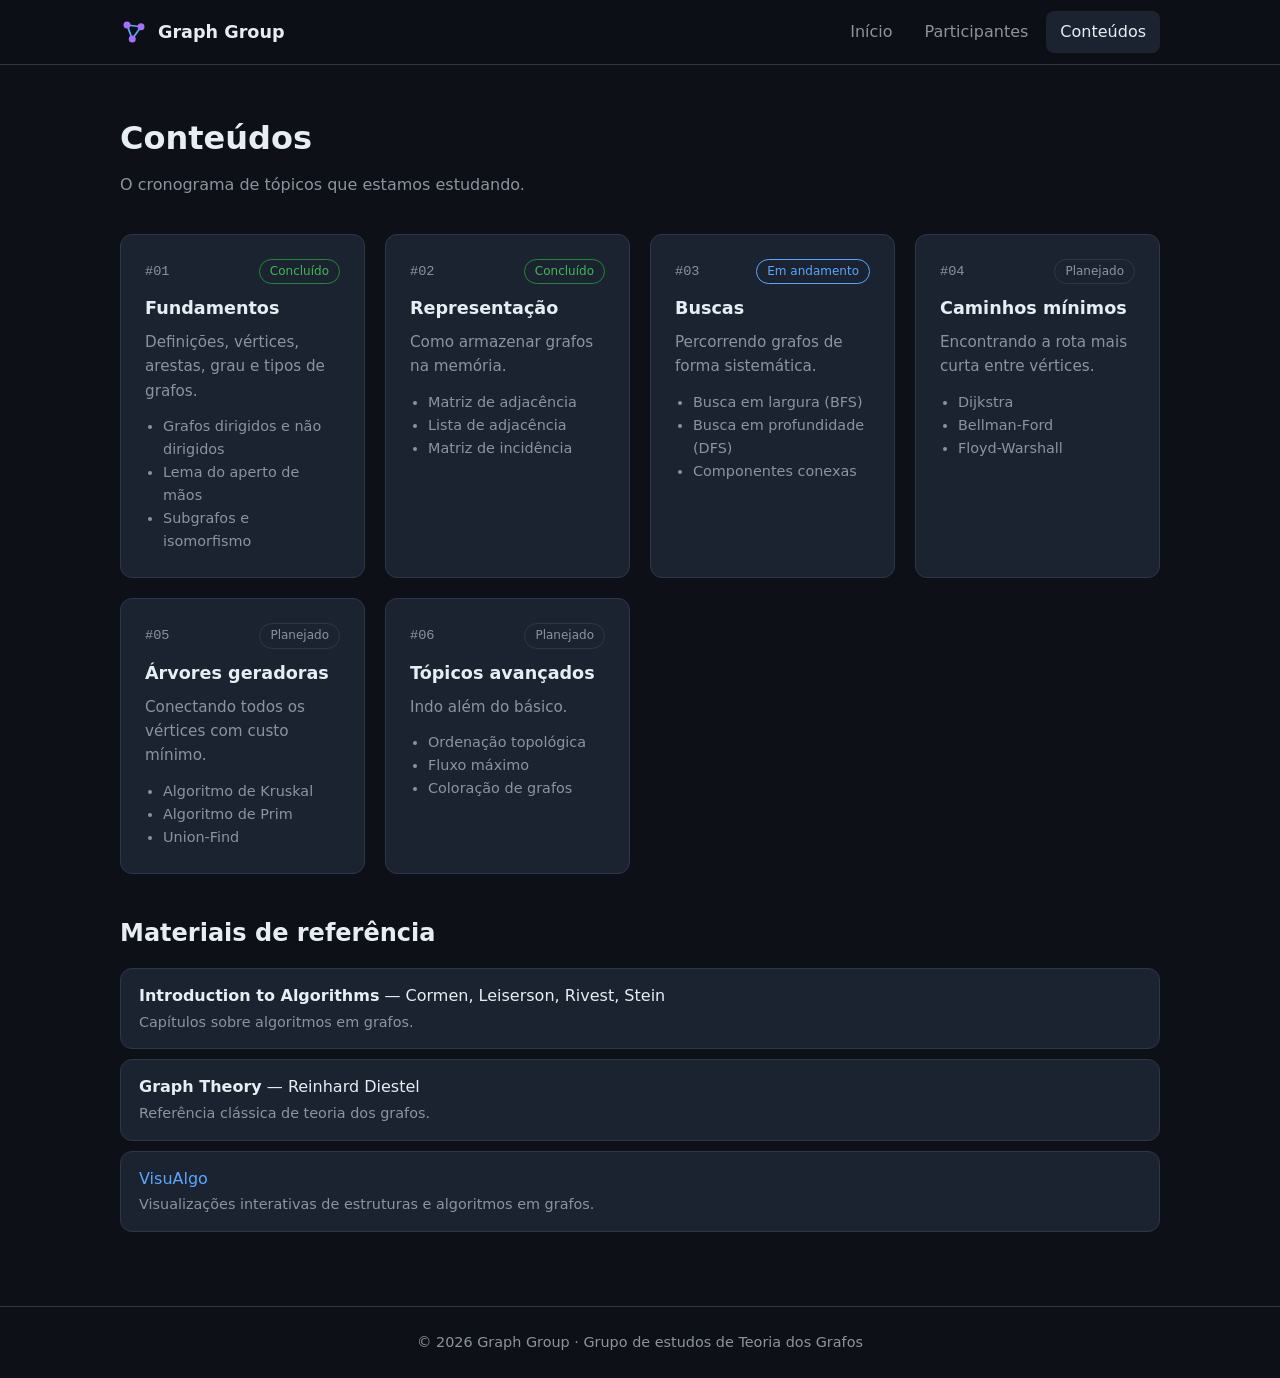
==== conteudos.html @ 53c755f5 "Add static dark-themed site for the graph study group Homepage, participants and contents pages in p" ====
<!DOCTYPE html>
<html lang="pt-BR">
<head>
  <meta charset="UTF-8">
  <meta name="viewport" content="width=device-width, initial-scale=1.0">
  <title>Conteúdos · Graph Group</title>
  <meta name="description" content="Grupo de estudos sobre Teoria dos Grafos.">
  <link rel="icon" href="data:image/svg+xml,<svg xmlns='http://www.w3.org/2000/svg' viewBox='0 0 32 32'><line x1='8' y1='8' x2='24' y2='10' stroke='%2358a6ff' stroke-width='2'/><line x1='8' y1='8' x2='14' y2='24' stroke='%2358a6ff' stroke-width='2'/><line x1='24' y1='10' x2='14' y2='24' stroke='%2358a6ff' stroke-width='2'/><circle cx='8' cy='8' r='4' fill='%23a371f7'/><circle cx='24' cy='10' r='4' fill='%23a371f7'/><circle cx='14' cy='24' r='4' fill='%23a371f7'/></svg>">
  <link rel="stylesheet" href="assets/css/style.css">
</head>
<body>
  <header>
    <div class="container nav">
      <a href="index.html" class="logo">
        <svg viewBox="0 0 32 32" aria-hidden="true">
          <line x1="8" y1="8" x2="24" y2="10" stroke="#58a6ff" stroke-width="2"/>
          <line x1="8" y1="8" x2="14" y2="24" stroke="#58a6ff" stroke-width="2"/>
          <line x1="24" y1="10" x2="14" y2="24" stroke="#58a6ff" stroke-width="2"/>
          <circle cx="8" cy="8" r="4" fill="#a371f7"/>
          <circle cx="24" cy="10" r="4" fill="#a371f7"/>
          <circle cx="14" cy="24" r="4" fill="#a371f7"/>
        </svg>
        Graph Group
      </a>
      <nav>
        <ul>
          <li><a href="index.html">Início</a></li>
          <li><a href="participantes.html">Participantes</a></li>
          <li><a href="conteudos.html" class="active">Conteúdos</a></li>
        </ul>
      </nav>
    </div>
  </header>

  <main>
    <div class="container">
      <h1 class="page-title">Conteúdos</h1>
      <p class="page-subtitle">O cronograma de tópicos que estamos estudando.</p>

      <!-- Status: use a classe "done" (concluído), "current" (em andamento) ou nenhuma (planejado). -->
      <div class="grid">
        <div class="card topic">
          <div class="meta"><span class="num">#01</span><span class="tag done">Concluído</span></div>
          <h3>Fundamentos</h3>
          <p>Definições, vértices, arestas, grau e tipos de grafos.</p>
          <ul>
            <li>Grafos dirigidos e não dirigidos</li>
            <li>Lema do aperto de mãos</li>
            <li>Subgrafos e isomorfismo</li>
          </ul>
        </div>

        <div class="card topic">
          <div class="meta"><span class="num">#02</span><span class="tag done">Concluído</span></div>
          <h3>Representação</h3>
          <p>Como armazenar grafos na memória.</p>
          <ul>
            <li>Matriz de adjacência</li>
            <li>Lista de adjacência</li>
            <li>Matriz de incidência</li>
          </ul>
        </div>

        <div class="card topic">
          <div class="meta"><span class="num">#03</span><span class="tag current">Em andamento</span></div>
          <h3>Buscas</h3>
          <p>Percorrendo grafos de forma sistemática.</p>
          <ul>
            <li>Busca em largura (BFS)</li>
            <li>Busca em profundidade (DFS)</li>
            <li>Componentes conexas</li>
          </ul>
        </div>

        <div class="card topic">
          <div class="meta"><span class="num">#04</span><span class="tag">Planejado</span></div>
          <h3>Caminhos mínimos</h3>
          <p>Encontrando a rota mais curta entre vértices.</p>
          <ul>
            <li>Dijkstra</li>
            <li>Bellman-Ford</li>
            <li>Floyd-Warshall</li>
          </ul>
        </div>

        <div class="card topic">
          <div class="meta"><span class="num">#05</span><span class="tag">Planejado</span></div>
          <h3>Árvores geradoras</h3>
          <p>Conectando todos os vértices com custo mínimo.</p>
          <ul>
            <li>Algoritmo de Kruskal</li>
            <li>Algoritmo de Prim</li>
            <li>Union-Find</li>
          </ul>
        </div>

        <div class="card topic">
          <div class="meta"><span class="num">#06</span><span class="tag">Planejado</span></div>
          <h3>Tópicos avançados</h3>
          <p>Indo além do básico.</p>
          <ul>
            <li>Ordenação topológica</li>
            <li>Fluxo máximo</li>
            <li>Coloração de grafos</li>
          </ul>
        </div>
      </div>

      <h2 class="section-title">Materiais de referência</h2>
      <ul class="resources">
        <li>
          <strong>Introduction to Algorithms</strong> — Cormen, Leiserson, Rivest, Stein<br>
          <span>Capítulos sobre algoritmos em grafos.</span>
        </li>
        <li>
          <strong>Graph Theory</strong> — Reinhard Diestel<br>
          <span>Referência clássica de teoria dos grafos.</span>
        </li>
        <li>
          <a href="https://visualgo.net/en/graphds" target="_blank" rel="noopener">VisuAlgo</a><br>
          <span>Visualizações interativas de estruturas e algoritmos em grafos.</span>
        </li>
      </ul>
    </div>
  </main>

  <footer>
    <div class="container">
      © <span class="year"></span> Graph Group · Grupo de estudos de Teoria dos Grafos
    </div>
  </footer>

  <script src="assets/js/main.js"></script>
</body>
</html>
---- assets/css/style.css ----
:root {
  --bg: #0d1117;
  --bg-alt: #161b22;
  --card: #1c2330;
  --border: #2d3748;
  --text: #e6edf3;
  --muted: #8b949e;
  --accent: #58a6ff;
  --accent-2: #a371f7;
  --radius: 12px;
  --max: 1080px;
}

* { box-sizing: border-box; margin: 0; padding: 0; }

html { scroll-behavior: smooth; }

body {
  background: var(--bg);
  color: var(--text);
  font-family: "Inter", system-ui, -apple-system, "Segoe UI", Roboto, sans-serif;
  line-height: 1.6;
  min-height: 100vh;
  display: flex;
  flex-direction: column;
}

a { color: var(--accent); text-decoration: none; }
a:hover { text-decoration: underline; }

.container {
  width: 100%;
  max-width: var(--max);
  margin: 0 auto;
  padding: 0 20px;
}

/* ---------- Header / nav ---------- */
header {
  position: sticky;
  top: 0;
  z-index: 10;
  background: rgba(13, 17, 23, 0.85);
  backdrop-filter: blur(8px);
  border-bottom: 1px solid var(--border);
}

.nav {
  display: flex;
  align-items: center;
  justify-content: space-between;
  gap: 16px;
  height: 64px;
}

.logo {
  display: flex;
  align-items: center;
  gap: 10px;
  font-weight: 700;
  font-size: 1.1rem;
  color: var(--text);
}
.logo:hover { text-decoration: none; }
.logo svg { width: 28px; height: 28px; }

.nav ul {
  list-style: none;
  display: flex;
  gap: 4px;
}

.nav ul a {
  display: block;
  padding: 8px 14px;
  border-radius: 8px;
  color: var(--muted);
  font-weight: 500;
}
.nav ul a:hover { color: var(--text); background: var(--bg-alt); text-decoration: none; }
.nav ul a.active { color: var(--text); background: var(--card); }

/* ---------- Main ---------- */
main { flex: 1; padding: 48px 0 64px; }

.hero {
  position: relative;
  overflow: hidden;
  border: 1px solid var(--border);
  border-radius: var(--radius);
  background: linear-gradient(135deg, var(--bg-alt), var(--bg));
  padding: 72px 40px;
  margin-bottom: 48px;
}

#graph-canvas {
  position: absolute;
  inset: 0;
  width: 100%;
  height: 100%;
  opacity: 0.55;
  pointer-events: none;
}

.hero-content { position: relative; max-width: 620px; }

.hero h1 {
  font-size: clamp(2rem, 5vw, 3.2rem);
  line-height: 1.15;
  margin-bottom: 16px;
}

.gradient-text {
  background: linear-gradient(90deg, var(--accent), var(--accent-2));
  -webkit-background-clip: text;
  background-clip: text;
  color: transparent;
}

.hero p { color: var(--muted); font-size: 1.1rem; margin-bottom: 28px; }

.btn {
  display: inline-block;
  padding: 10px 20px;
  border-radius: 8px;
  font-weight: 600;
  border: 1px solid var(--border);
  color: var(--text);
  background: var(--card);
  margin: 0 8px 8px 0;
}
.btn:hover { text-decoration: none; border-color: var(--accent); }
.btn-primary { background: var(--accent); border-color: var(--accent); color: #0d1117; }
.btn-primary:hover { filter: brightness(1.1); }

.page-title { font-size: 2rem; margin-bottom: 8px; }
.page-subtitle { color: var(--muted); margin-bottom: 36px; }

h2.section-title { font-size: 1.5rem; margin: 40px 0 16px; }

/* ---------- Cards ---------- */
.grid {
  display: grid;
  gap: 20px;
  grid-template-columns: repeat(auto-fill, minmax(240px, 1fr));
}

.card {
  background: var(--card);
  border: 1px solid var(--border);
  border-radius: var(--radius);
  padding: 24px;
  transition: transform 0.15s ease, border-color 0.15s ease;
}
.card:hover { transform: translateY(-2px); border-color: var(--accent); }
.card h3 { font-size: 1.1rem; margin-bottom: 8px; }
.card p { color: var(--muted); font-size: 0.95rem; }

/* Participants */
.member { text-align: center; }
.avatar {
  width: 80px;
  height: 80px;
  margin: 0 auto 16px;
  border-radius: 50%;
  display: grid;
  place-items: center;
  font-size: 1.6rem;
  font-weight: 700;
  color: #0d1117;
  background: linear-gradient(135deg, var(--accent), var(--accent-2));
}
.member .role { color: var(--accent); font-size: 0.85rem; margin-bottom: 8px; }
.member .links { margin-top: 12px; font-size: 0.9rem; }
.member .links a { margin: 0 6px; }

/* Contents */
.topic { display: flex; flex-direction: column; }
.topic .meta {
  display: flex;
  justify-content: space-between;
  align-items: center;
  margin-bottom: 10px;
}
.tag {
  font-size: 0.75rem;
  padding: 2px 10px;
  border-radius: 999px;
  border: 1px solid var(--border);
  color: var(--muted);
}
.tag.done { color: #3fb950; border-color: #238636; }
.tag.current { color: var(--accent); border-color: var(--accent); }
.topic .num { color: var(--muted); font-size: 0.85rem; font-family: ui-monospace, monospace; }
.topic ul { margin: 12px 0 0 18px; color: var(--muted); font-size: 0.9rem; }

.resources { list-style: none; }
.resources li {
  background: var(--card);
  border: 1px solid var(--border);
  border-radius: var(--radius);
  padding: 14px 18px;
  margin-bottom: 10px;
}
.resources li span { color: var(--muted); font-size: 0.9rem; }

/* ---------- Footer ---------- */
footer {
  border-top: 1px solid var(--border);
  padding: 24px 0;
  color: var(--muted);
  font-size: 0.9rem;
  text-align: center;
}

/* ---------- Responsive ---------- */
@media (max-width: 640px) {
  .nav { flex-direction: column; height: auto; padding: 12px 0; }
  .nav ul a { padding: 6px 10px; font-size: 0.95rem; }
  .hero { padding: 48px 24px; }
  main { padding-top: 32px; }
}
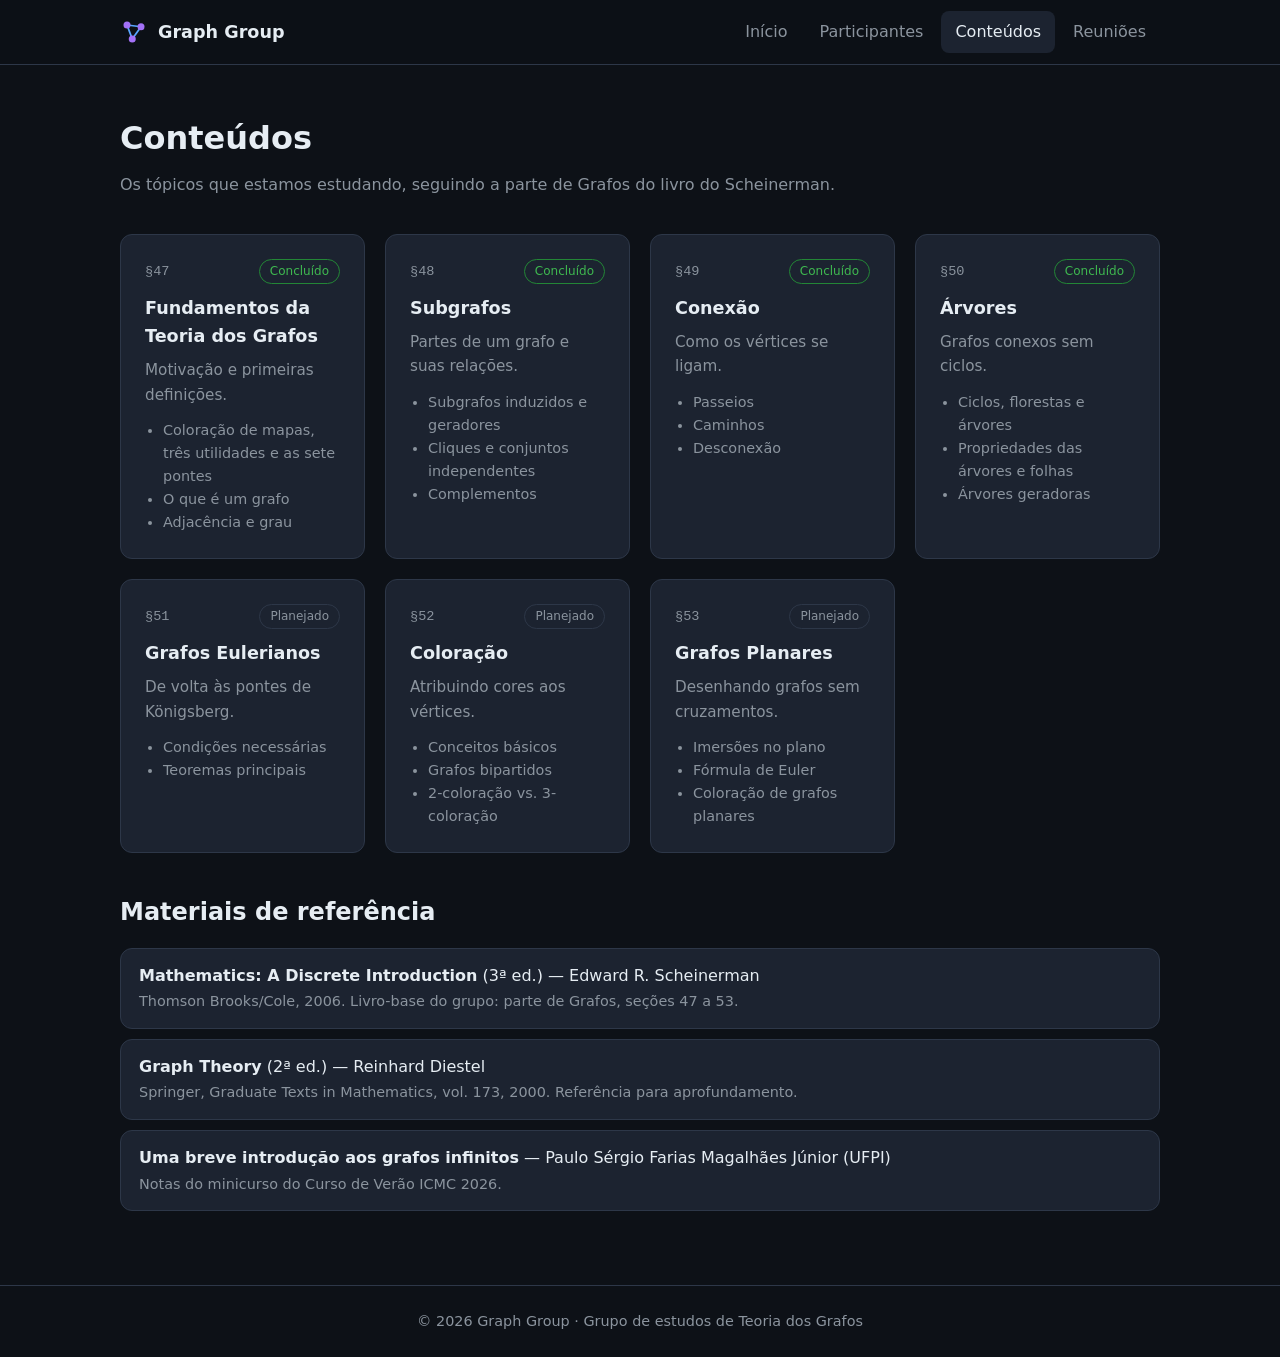
==== commit 49207683: "Add meetings page, real references and Königsberg bridges illustration - New reunioes.html with the " ====
--- a/conteudos.html
+++ b/conteudos.html
@@ -27,6 +27,7 @@
           <li><a href="index.html">Início</a></li>
           <li><a href="participantes.html">Participantes</a></li>
           <li><a href="conteudos.html" class="active">Conteúdos</a></li>
+          <li><a href="reunioes.html">Reuniões</a></li>
         </ul>
       </nav>
     </div>
@@ -35,73 +36,83 @@
   <main>
     <div class="container">
       <h1 class="page-title">Conteúdos</h1>
-      <p class="page-subtitle">O cronograma de tópicos que estamos estudando.</p>
+      <p class="page-subtitle">Os tópicos que estamos estudando, seguindo a parte de Grafos do livro do Scheinerman.</p>
 
       <!-- Status: use a classe "done" (concluído), "current" (em andamento) ou nenhuma (planejado). -->
       <div class="grid">
         <div class="card topic">
-          <div class="meta"><span class="num">#01</span><span class="tag done">Concluído</span></div>
-          <h3>Fundamentos</h3>
-          <p>Definições, vértices, arestas, grau e tipos de grafos.</p>
+          <div class="meta"><span class="num">§47</span><span class="tag done">Concluído</span></div>
+          <h3>Fundamentos da Teoria dos Grafos</h3>
+          <p>Motivação e primeiras definições.</p>
           <ul>
-            <li>Grafos dirigidos e não dirigidos</li>
-            <li>Lema do aperto de mãos</li>
-            <li>Subgrafos e isomorfismo</li>
+            <li>Coloração de mapas, três utilidades e as sete pontes</li>
+            <li>O que é um grafo</li>
+            <li>Adjacência e grau</li>
           </ul>
         </div>
 
         <div class="card topic">
-          <div class="meta"><span class="num">#02</span><span class="tag done">Concluído</span></div>
-          <h3>Representação</h3>
-          <p>Como armazenar grafos na memória.</p>
+          <div class="meta"><span class="num">§48</span><span class="tag done">Concluído</span></div>
+          <h3>Subgrafos</h3>
+          <p>Partes de um grafo e suas relações.</p>
           <ul>
-            <li>Matriz de adjacência</li>
-            <li>Lista de adjacência</li>
-            <li>Matriz de incidência</li>
+            <li>Subgrafos induzidos e geradores</li>
+            <li>Cliques e conjuntos independentes</li>
+            <li>Complementos</li>
           </ul>
         </div>
 
         <div class="card topic">
-          <div class="meta"><span class="num">#03</span><span class="tag current">Em andamento</span></div>
-          <h3>Buscas</h3>
-          <p>Percorrendo grafos de forma sistemática.</p>
+          <div class="meta"><span class="num">§49</span><span class="tag done">Concluído</span></div>
+          <h3>Conexão</h3>
+          <p>Como os vértices se ligam.</p>
           <ul>
-            <li>Busca em largura (BFS)</li>
-            <li>Busca em profundidade (DFS)</li>
-            <li>Componentes conexas</li>
+            <li>Passeios</li>
+            <li>Caminhos</li>
+            <li>Desconexão</li>
           </ul>
         </div>
 
         <div class="card topic">
-          <div class="meta"><span class="num">#04</span><span class="tag">Planejado</span></div>
-          <h3>Caminhos mínimos</h3>
-          <p>Encontrando a rota mais curta entre vértices.</p>
+          <div class="meta"><span class="num">§50</span><span class="tag done">Concluído</span></div>
+          <h3>Árvores</h3>
+          <p>Grafos conexos sem ciclos.</p>
           <ul>
-            <li>Dijkstra</li>
-            <li>Bellman-Ford</li>
-            <li>Floyd-Warshall</li>
+            <li>Ciclos, florestas e árvores</li>
+            <li>Propriedades das árvores e folhas</li>
+            <li>Árvores geradoras</li>
           </ul>
         </div>
 
         <div class="card topic">
-          <div class="meta"><span class="num">#05</span><span class="tag">Planejado</span></div>
-          <h3>Árvores geradoras</h3>
-          <p>Conectando todos os vértices com custo mínimo.</p>
+          <div class="meta"><span class="num">§51</span><span class="tag">Planejado</span></div>
+          <h3>Grafos Eulerianos</h3>
+          <p>De volta às pontes de Königsberg.</p>
           <ul>
-            <li>Algoritmo de Kruskal</li>
-            <li>Algoritmo de Prim</li>
-            <li>Union-Find</li>
+            <li>Condições necessárias</li>
+            <li>Teoremas principais</li>
           </ul>
         </div>
 
         <div class="card topic">
-          <div class="meta"><span class="num">#06</span><span class="tag">Planejado</span></div>
-          <h3>Tópicos avançados</h3>
-          <p>Indo além do básico.</p>
+          <div class="meta"><span class="num">§52</span><span class="tag">Planejado</span></div>
+          <h3>Coloração</h3>
+          <p>Atribuindo cores aos vértices.</p>
           <ul>
-            <li>Ordenação topológica</li>
-            <li>Fluxo máximo</li>
-            <li>Coloração de grafos</li>
+            <li>Conceitos básicos</li>
+            <li>Grafos bipartidos</li>
+            <li>2-coloração vs. 3-coloração</li>
+          </ul>
+        </div>
+
+        <div class="card topic">
+          <div class="meta"><span class="num">§53</span><span class="tag">Planejado</span></div>
+          <h3>Grafos Planares</h3>
+          <p>Desenhando grafos sem cruzamentos.</p>
+          <ul>
+            <li>Imersões no plano</li>
+            <li>Fórmula de Euler</li>
+            <li>Coloração de grafos planares</li>
           </ul>
         </div>
       </div>
@@ -109,16 +120,16 @@
       <h2 class="section-title">Materiais de referência</h2>
       <ul class="resources">
         <li>
-          <strong>Introduction to Algorithms</strong> — Cormen, Leiserson, Rivest, Stein<br>
-          <span>Capítulos sobre algoritmos em grafos.</span>
+          <strong>Mathematics: A Discrete Introduction</strong> (3ª ed.) — Edward R. Scheinerman<br>
+          <span>Thomson Brooks/Cole, 2006. Livro-base do grupo: parte de Grafos, seções 47 a 53.</span>
         </li>
         <li>
-          <strong>Graph Theory</strong> — Reinhard Diestel<br>
-          <span>Referência clássica de teoria dos grafos.</span>
+          <strong>Graph Theory</strong> (2ª ed.) — Reinhard Diestel<br>
+          <span>Springer, Graduate Texts in Mathematics, vol. 173, 2000. Referência para aprofundamento.</span>
         </li>
         <li>
-          <a href="https://visualgo.net/en/graphds" target="_blank" rel="noopener">VisuAlgo</a><br>
-          <span>Visualizações interativas de estruturas e algoritmos em grafos.</span>
+          <strong>Uma breve introdução aos grafos infinitos</strong> — Paulo Sérgio Farias Magalhães Júnior (UFPI)<br>
+          <span>Notas do minicurso do Curso de Verão ICMC 2026.</span>
         </li>
       </ul>
     </div>
--- a/assets/css/style.css
+++ b/assets/css/style.css
@@ -216,7 +216,33 @@
 /* ---------- Responsive ---------- */
 @media (max-width: 640px) {
   .nav { flex-direction: column; height: auto; padding: 12px 0; }
-  .nav ul a { padding: 6px 10px; font-size: 0.95rem; }
+  .nav ul { flex-wrap: wrap; justify-content: center; }
+  .nav ul a { padding: 6px 8px; font-size: 0.9rem; }
   .hero { padding: 48px 24px; }
   main { padding-top: 32px; }
 }
+
+/* ---------- Pontes de Königsberg ---------- */
+.bridges {
+  display: grid;
+  gap: 20px;
+  grid-template-columns: repeat(auto-fit, minmax(280px, 1fr));
+}
+.bridges-fig { padding: 16px; }
+.bridges-fig:hover { transform: none; }
+.bridges-fig svg { display: block; width: 100%; height: auto; border-radius: 8px; }
+.bridges-fig figcaption { color: var(--muted); font-size: 0.9rem; margin-top: 12px; text-align: center; }
+
+.bridges .land { fill: #232c3b; }
+.bridges .island { stroke: #3a465a; stroke-width: 2; }
+.bridges .water { fill: rgba(88, 166, 255, 0.22); stroke: rgba(88, 166, 255, 0.55); stroke-width: 2; stroke-linejoin: round; }
+.bridges .bridge line { stroke: #d29922; stroke-width: 9; stroke-linecap: round; }
+.bridges .region text { fill: var(--text); font-size: 26px; font-weight: 700; text-anchor: middle; }
+
+.bridges .edge path { fill: none; stroke: #d29922; stroke-width: 4; stroke-linecap: round; }
+.bridges .vertex circle { fill: var(--accent-2); stroke: var(--bg); stroke-width: 3; }
+.bridges .vertex text { fill: #0d1117; font-size: 18px; font-weight: 700; text-anchor: middle; }
+.bridges .degree text { fill: var(--muted); font-size: 15px; }
+
+.bridges-text { color: var(--muted); margin-top: 20px; max-width: 760px; }
+.bridges-text strong { color: var(--text); }
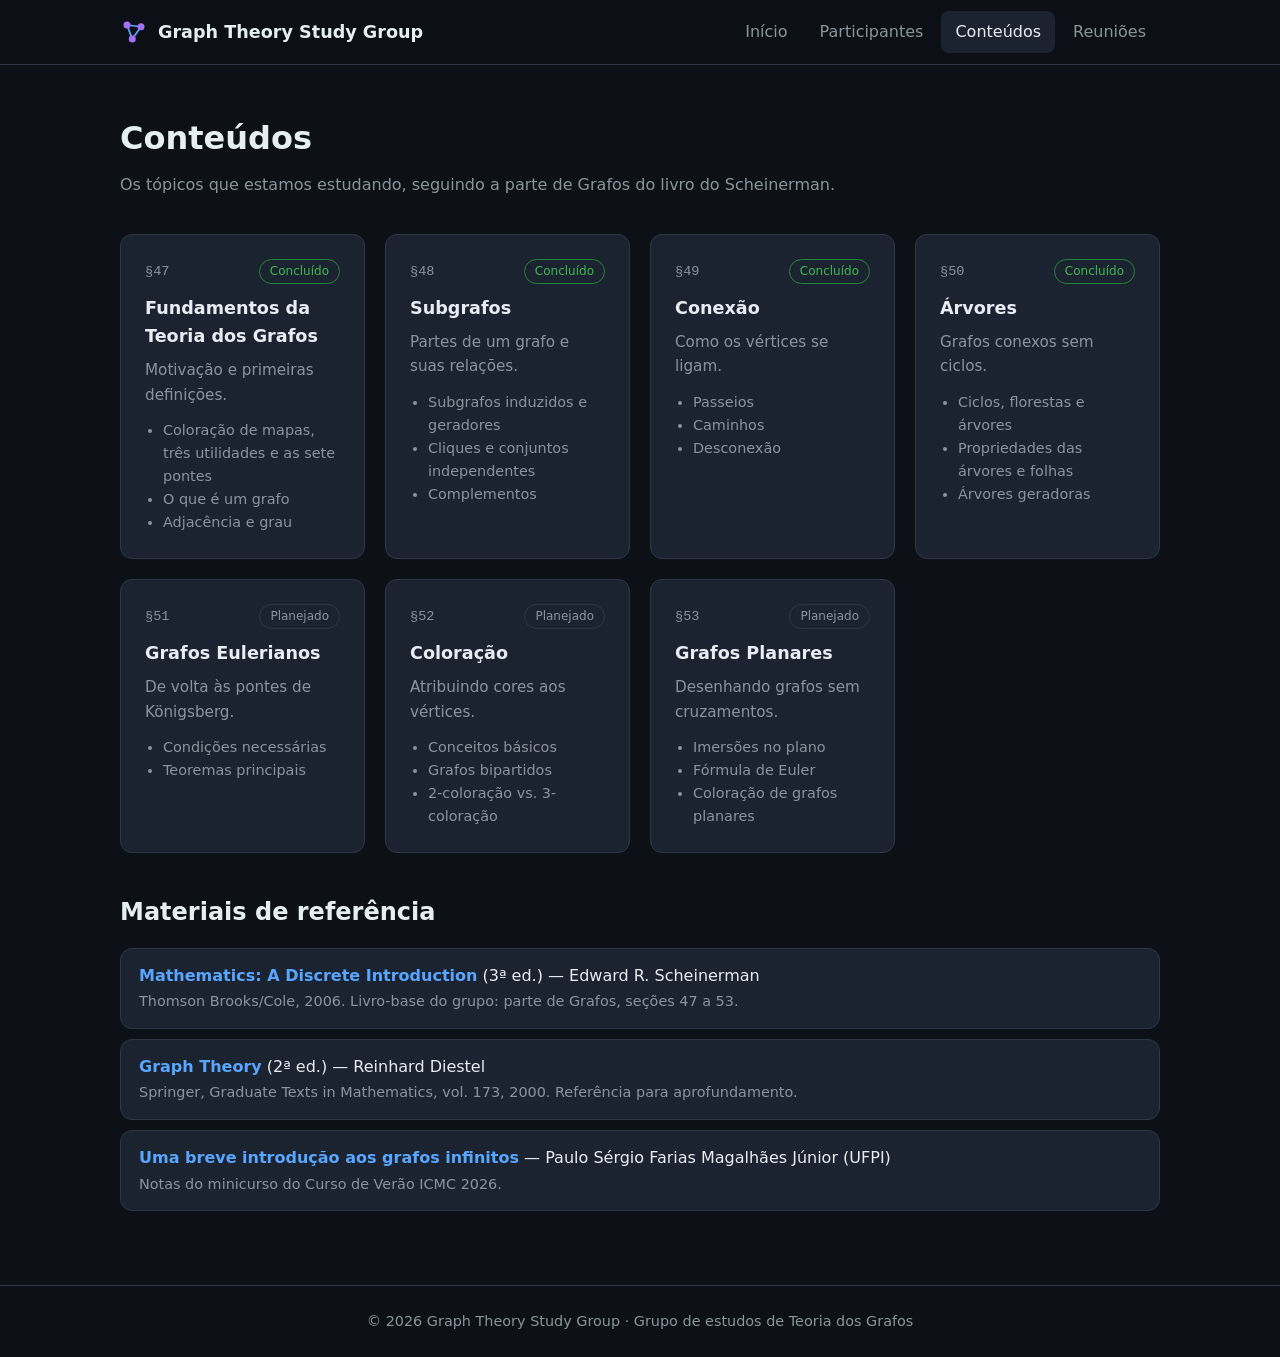
==== commit b31d9d02: "Rename to Graph Theory Study Group, link reference PDFs, fix bridges figure - Bridges SVG carries it" ====
--- a/conteudos.html
+++ b/conteudos.html
@@ -3,10 +3,10 @@
 <head>
   <meta charset="UTF-8">
   <meta name="viewport" content="width=device-width, initial-scale=1.0">
-  <title>Conteúdos · Graph Group</title>
+  <title>Conteúdos · Graph Theory Study Group</title>
   <meta name="description" content="Grupo de estudos sobre Teoria dos Grafos.">
   <link rel="icon" href="data:image/svg+xml,<svg xmlns='http://www.w3.org/2000/svg' viewBox='0 0 32 32'><line x1='8' y1='8' x2='24' y2='10' stroke='%2358a6ff' stroke-width='2'/><line x1='8' y1='8' x2='14' y2='24' stroke='%2358a6ff' stroke-width='2'/><line x1='24' y1='10' x2='14' y2='24' stroke='%2358a6ff' stroke-width='2'/><circle cx='8' cy='8' r='4' fill='%23a371f7'/><circle cx='24' cy='10' r='4' fill='%23a371f7'/><circle cx='14' cy='24' r='4' fill='%23a371f7'/></svg>">
-  <link rel="stylesheet" href="assets/css/style.css">
+  <link rel="stylesheet" href="assets/css/style.css?v=2">
 </head>
 <body>
   <header>
@@ -20,7 +20,7 @@
           <circle cx="24" cy="10" r="4" fill="#a371f7"/>
           <circle cx="14" cy="24" r="4" fill="#a371f7"/>
         </svg>
-        Graph Group
+        Graph Theory Study Group
       </a>
       <nav>
         <ul>
@@ -120,15 +120,15 @@
       <h2 class="section-title">Materiais de referência</h2>
       <ul class="resources">
         <li>
-          <strong>Mathematics: A Discrete Introduction</strong> (3ª ed.) — Edward R. Scheinerman<br>
+          <a href="referencias/scheinerman-mathematics-a-discrete-introduction.pdf" target="_blank" rel="noopener"><strong>Mathematics: A Discrete Introduction</strong></a> (3ª ed.) — Edward R. Scheinerman<br>
           <span>Thomson Brooks/Cole, 2006. Livro-base do grupo: parte de Grafos, seções 47 a 53.</span>
         </li>
         <li>
-          <strong>Graph Theory</strong> (2ª ed.) — Reinhard Diestel<br>
+          <a href="referencias/diestel-graph-theory.pdf" target="_blank" rel="noopener"><strong>Graph Theory</strong></a> (2ª ed.) — Reinhard Diestel<br>
           <span>Springer, Graduate Texts in Mathematics, vol. 173, 2000. Referência para aprofundamento.</span>
         </li>
         <li>
-          <strong>Uma breve introdução aos grafos infinitos</strong> — Paulo Sérgio Farias Magalhães Júnior (UFPI)<br>
+          <a href="referencias/grafos-infinitos-icmc-2026.pdf" target="_blank" rel="noopener"><strong>Uma breve introdução aos grafos infinitos</strong></a> — Paulo Sérgio Farias Magalhães Júnior (UFPI)<br>
           <span>Notas do minicurso do Curso de Verão ICMC 2026.</span>
         </li>
       </ul>
@@ -137,10 +137,10 @@
 
   <footer>
     <div class="container">
-      © <span class="year"></span> Graph Group · Grupo de estudos de Teoria dos Grafos
+      © <span class="year"></span> Graph Theory Study Group · Grupo de estudos de Teoria dos Grafos
     </div>
   </footer>
 
-  <script src="assets/js/main.js"></script>
+  <script src="assets/js/main.js?v=2"></script>
 </body>
 </html>
--- a/assets/css/style.css
+++ b/assets/css/style.css
@@ -223,6 +223,7 @@
 }
 
 /* ---------- Pontes de Königsberg ---------- */
+/* As cores do desenho ficam como atributos no próprio SVG (index.html). */
 .bridges {
   display: grid;
   gap: 20px;
@@ -233,16 +234,5 @@
 .bridges-fig svg { display: block; width: 100%; height: auto; border-radius: 8px; }
 .bridges-fig figcaption { color: var(--muted); font-size: 0.9rem; margin-top: 12px; text-align: center; }
 
-.bridges .land { fill: #232c3b; }
-.bridges .island { stroke: #3a465a; stroke-width: 2; }
-.bridges .water { fill: rgba(88, 166, 255, 0.22); stroke: rgba(88, 166, 255, 0.55); stroke-width: 2; stroke-linejoin: round; }
-.bridges .bridge line { stroke: #d29922; stroke-width: 9; stroke-linecap: round; }
-.bridges .region text { fill: var(--text); font-size: 26px; font-weight: 700; text-anchor: middle; }
-
-.bridges .edge path { fill: none; stroke: #d29922; stroke-width: 4; stroke-linecap: round; }
-.bridges .vertex circle { fill: var(--accent-2); stroke: var(--bg); stroke-width: 3; }
-.bridges .vertex text { fill: #0d1117; font-size: 18px; font-weight: 700; text-anchor: middle; }
-.bridges .degree text { fill: var(--muted); font-size: 15px; }
-
 .bridges-text { color: var(--muted); margin-top: 20px; max-width: 760px; }
 .bridges-text strong { color: var(--text); }
